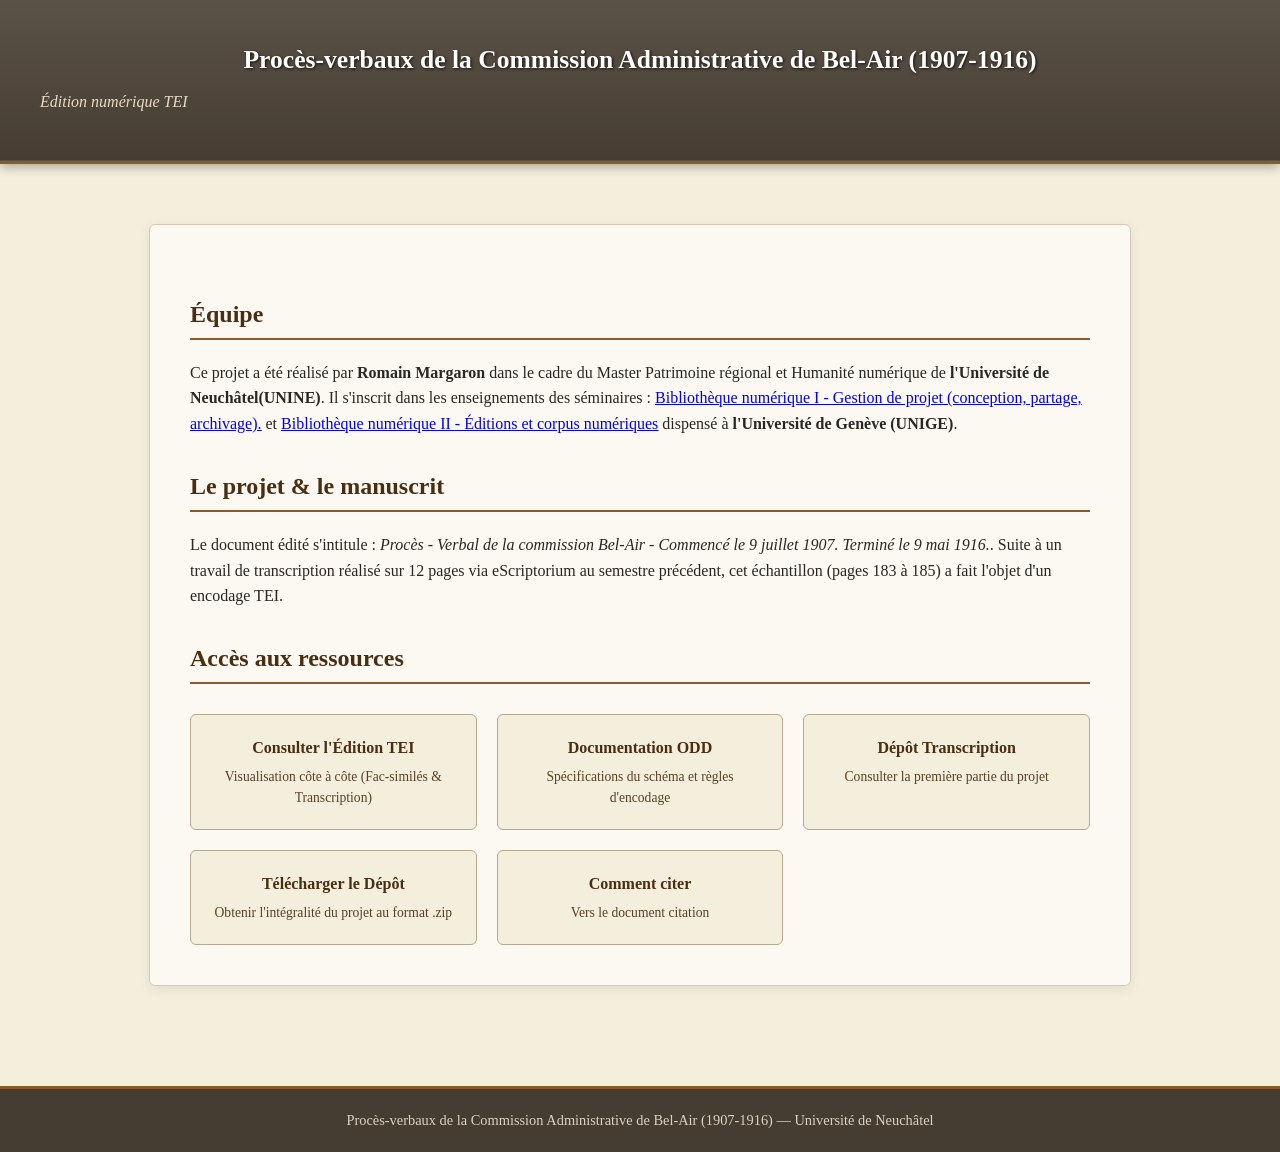
==== index.html @ d80d09a1 "correction fichier idem" ====
<!DOCTYPE html>
<html lang="fr">
    <head>
        <meta charset="UTF-8">
        <meta name="viewport" content="width=device-width, initial-scale=1.0">
        <title>Édition Numérique — Procès-verbaux de Bel-Air</title>
        <link rel="stylesheet" href="style.css">
        <style>
        
        .home-container {
            max-width: 900px;
            margin: 40px auto;
            background: #fcf9f2; 
            padding: 40px;
            border-radius: 6px;
            border: 1px solid #d8c8b0;
            box-shadow: 0 3px 12px rgba(0,0,0,0.08);
        }

        .home-container h2 {
            color: #4a2e12;
            border-bottom: 2px solid #8b5a2b;
            padding-bottom: 5px;
            margin-top: 30px;
        }

        .btn-grid {
            display: grid;
            grid-template-columns: repeat(auto-fit, minmax(250px, 1fr));
            gap: 20px;
            margin-top: 30px;
        }

        .btn-card {
            display: block;
            padding: 20px;
            background: #f4eedd;
            border: 1px solid #b8a890;
            border-radius: 6px;
            text-align: center;
            text-decoration: none;
            color: #4a2e12;
            font-weight: bold;
            transition: all 0.2s ease;
        }

        .btn-card:hover {
            background: #8b5a2b;
            color: #ffffff;
            border-color: #8b5a2b;
            transform: translateY(-2px);
            box-shadow: 0 4px 10px rgba(0,0,0,0.15);
        }

        .btn-card span {
            display: block;
            font-size: 0.85em;
            font-weight: normal;
            margin-top: 5px;
            opacity: 0.9;
        }
        </style>
    </head>
    <body>
        
       
        <header class="main-header">
            <h1>Procès-verbaux de la Commission Administrative de Bel-Air (1907-1916)</h1>
            <p style="margin-top: 8px; font-style: italic; color: #e8dcc4;">Édition numérique TEI</p>
        </header>
        
        <main>
            <div class="home-container">
                
                
                
                <h2>Équipe</h2>
                <p>
                    Ce projet a été réalisé par <strong>Romain Margaron</strong> dans le cadre du Master Patrimoine régional et Humanité numérique de <strong>l'Université de Neuchâtel(UNINE)</strong>. 
                    
                    Il s'inscrit dans les enseignements des séminaires : <a href="https://pgc.unige.ch/main/teachings/details/2025-32M7128?year=2025&amp;fac=default-value" target="_blank"><u>Bibliothèque numérique I - Gestion de projet (conception, partage, archivage).</u></a> et <a href="https://pgc.unige.ch/main/teachings/details/2025-32M7127?year=2025&amp;fac=default-value"><u>Bibliothèque numérique II - Éditions et corpus numériques</u></a> dispensé à <strong>l'Université de Genève (UNIGE)</strong>.
                </p>
                
                <h2>Le projet &amp; le manuscrit</h2>
                <p>
                    Le document édité s'intitule : <em>Procès - Verbal de la commission Bel-Air - Commencé le 9 juillet 1907. Terminé le 9 mai 1916.</em>. 
                    Suite à un travail de transcription réalisé sur 12 pages via eScriptorium au semestre précédent, cet échantillon (pages 183 à 185) a fait l'objet d'un encodage TEI.
                </p>
                
                <h2>Accès aux ressources</h2>
                <div class="btn-grid">
                    
                    <a href="edition.html" class="btn-card" target="_blank">
                        Consulter l'Édition TEI
                        <span>Visualisation côte à côte (Fac-similés &amp; Transcription)</span>
                    </a>
                    
                    
                    <a href="ODD_documentation/Transcription_Bel_Air_1907-1916_p183-185.html" class="btn-card" target="_blank">
                        Documentation ODD
                        <span>Spécifications du schéma et règles d'encodage</span>
                    </a>
                    
                    
                    <a href="https://github.com/mroylem/transcription_Bel-Air" target="_blank" class="btn-card">
                        Dépôt Transcription
                        <span>Consulter la première partie du projet</span>
                    </a>
                    
                    
                    <a href="https://github.com/mroylem/edition_tei_Bel-Air.io/archive/refs/heads/main.zip" class="btn-card">
                        Télécharger le Dépôt
                        <span>Obtenir l'intégralité du projet au format .zip</span>
                    </a>
                    
                    <a href="https://github.com/mroylem/edition_tei_Bel-Air.io/blob/main/CITATION.cff" class="btn-card" target="_blank">
                        Comment citer
                        <span>Vers le document citation</span>
                    </a>
                    
                </div>
            </div>
        </main>
        
        
        <footer>
            Procès-verbaux de la Commission Administrative de Bel-Air (1907-1916) — Université de Neuchâtel
        </footer>
        
    </body>
</html>
---- style.css ----
body {
    font-family: 'Georgia', 'Times New Roman', serif;
    background-color: #f4eedd; 
    color: #2b2523;
    margin: 0;
    padding: 0;
    line-height: 1.6;
}


.main-header {
    position: relative;
    background: linear-gradient(rgba(40, 30, 20, 0.75), rgba(40, 30, 20, 0.85)), 
                url('Transcription_Bel_Air_1907-1916_p183-185/P189-194_PV_comm_admin_Bel-Air_1907-1916.pdf_page_1.png');
    background-size: cover;
    background-position: center 25%;
    color: #f4eedd;
    padding: 30px 40px;
    border-bottom: 3px solid #8b5a2b;
    box-shadow: 0 3px 10px rgba(0,0,0,0.3);
}

.nav-back {
    text-align: left;
    margin-bottom: 10px;
}

.nav-back a {
    text-decoration: none;
    font-weight: bold;
    color: #f4eedd;
    border: 1px solid #f4eedd;
    padding: 5px 12px;
    border-radius: 4px;
    background: rgba(0, 0, 0, 0.3);
    transition: background 0.2s;
}

.nav-back a:hover {
    background: rgba(255, 255, 255, 0.2);
}

.main-header h1 {
    text-align: center;
    font-size: 1.6em;
    color: #ffffff;
    margin: 10px 0 0 0;
    border-bottom: none;
    text-shadow: 1px 1px 3px rgba(0,0,0,0.8);
}

footer {
    background: linear-gradient(rgba(40, 30, 20, 0.85), rgba(40, 30, 20, 0.85)), 
                url('Transcription_Bel_Air_1907-1916_p183-185/P189-194_PV_comm_admin_Bel-Air_1907-1916.pdf_page_2.png');
    background-size: cover;
    background-position: center;
    color: #dcd0c0;
    text-align: center;
    padding: 20px;
    margin-top: 40px;
    border-top: 3px solid #8b5a2b;
    font-size: 0.9em;
}

main {
    padding: 20px 40px;
}



.page-container {
    display: flex;
    flex-direction: row;
    align-items: flex-start;
    gap: 30px;
    background: #fcf9f2; 
    padding: 25px;
    margin-bottom: 40px;
    box-shadow: 0 2px 10px rgba(0, 0, 0, 0.12);
    border: 1px solid #d8c8b0;
    border-radius: 4px;
}

.facsimile {
    flex: 0 0 35%;
    position: sticky;
    top: 20px;
}

.page-number {
    font-weight: bold;
    font-size: 0.9em;
    color: #7a5c43;
    margin-bottom: 8px;
    text-transform: uppercase;
    letter-spacing: 1px;
}

.facsimile img {
    width: 100%;
    max-height: 80vh;
    object-fit: contain;
    border: 1px solid #b8a890;
    box-shadow: 0 2px 8px rgba(0,0,0,0.15);
}

.transcription {
    flex: 1;
    padding-left: 10px;
}


.session-title {
    font-size: 1.2em;
    font-weight: bold;
    color: #4a2e12;
    margin-top: 15px;
    margin-bottom: 15px;
    margin-left: 150px; 
    text-decoration: underline;
}

.para {
    position: relative;
    margin-top: 10px;
    margin-bottom: 15px;
    padding-left: 150px; 
    min-height: 35px;
}

.para::before {
    content: "";
    position: absolute;
    left: 135px; 
    top: -8px;
    bottom: -8px;
    border-left: 1px solid #c8a0a0; 
}

.margin-left {
    position: absolute;
    left: 0; /* Conservé */
    top: 0;
    width: 120px; /* Conservé */
    font-weight: bold;
    text-decoration: underline;
    color: #3b1e08;
    font-size: 0.9em;
    line-height: 1.3;
}



hr.horizontal-rule {
    border: 0;
    border-top: 1px solid #8b5a2b;
    margin: 20px 0 20px 150px; 
}

hr.double-line {
    border: 0;
    border-top: 3px double #8b5a2b;
    margin: 25px 0;
    width: 100%;
}

.closer {
    margin-top: 25px;
    margin-left: 150px; 
    text-align: right;
    font-style: italic;
    color: #4a2e12;
}

table.calcul {
    margin-left: 0; 
    margin-top: 0;
    margin-bottom: 10px;
    border-collapse: collapse;
}

table.calcul td {
    padding: 2px 10px;
}

tr.total-line {
    border-top: 1px solid #3b1e08;
}
}
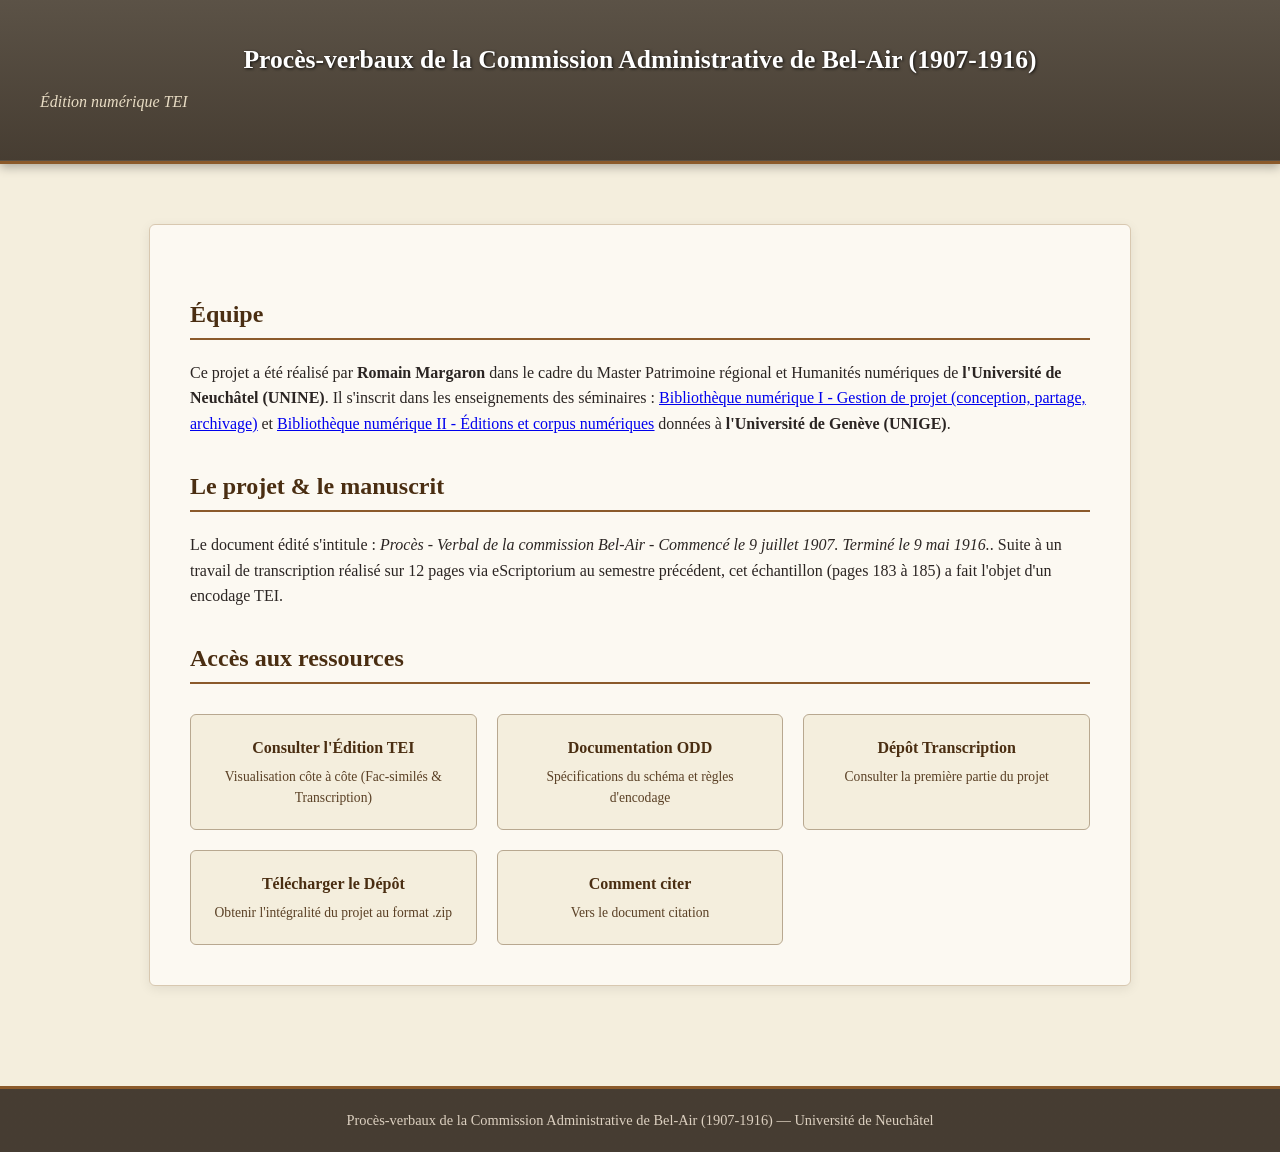
==== commit 2b146adb: "corrections" ====
--- a/index.html
+++ b/index.html
@@ -76,9 +76,9 @@
                 
                 <h2>Équipe</h2>
                 <p>
-                    Ce projet a été réalisé par <strong>Romain Margaron</strong> dans le cadre du Master Patrimoine régional et Humanité numérique de <strong>l'Université de Neuchâtel(UNINE)</strong>. 
+                    Ce projet a été réalisé par <strong>Romain Margaron</strong> dans le cadre du Master Patrimoine régional et Humanités numériques de <strong>l'Université de Neuchâtel (UNINE)</strong>. 
                     
-                    Il s'inscrit dans les enseignements des séminaires : <a href="https://pgc.unige.ch/main/teachings/details/2025-32M7128?year=2025&amp;fac=default-value" target="_blank"><u>Bibliothèque numérique I - Gestion de projet (conception, partage, archivage).</u></a> et <a href="https://pgc.unige.ch/main/teachings/details/2025-32M7127?year=2025&amp;fac=default-value"><u>Bibliothèque numérique II - Éditions et corpus numériques</u></a> dispensé à <strong>l'Université de Genève (UNIGE)</strong>.
+                    Il s'inscrit dans les enseignements des séminaires : <a href="https://pgc.unige.ch/main/teachings/details/2025-32M7128?year=2025&amp;fac=default-value" target="_blank"><u>Bibliothèque numérique I - Gestion de projet (conception, partage, archivage)</u></a> et <a href="https://pgc.unige.ch/main/teachings/details/2025-32M7127?year=2025&amp;fac=default-value"><u>Bibliothèque numérique II - Éditions et corpus numériques</u></a> données à <strong>l'Université de Genève (UNIGE)</strong>.
                 </p>
                 
                 <h2>Le projet &amp; le manuscrit</h2>
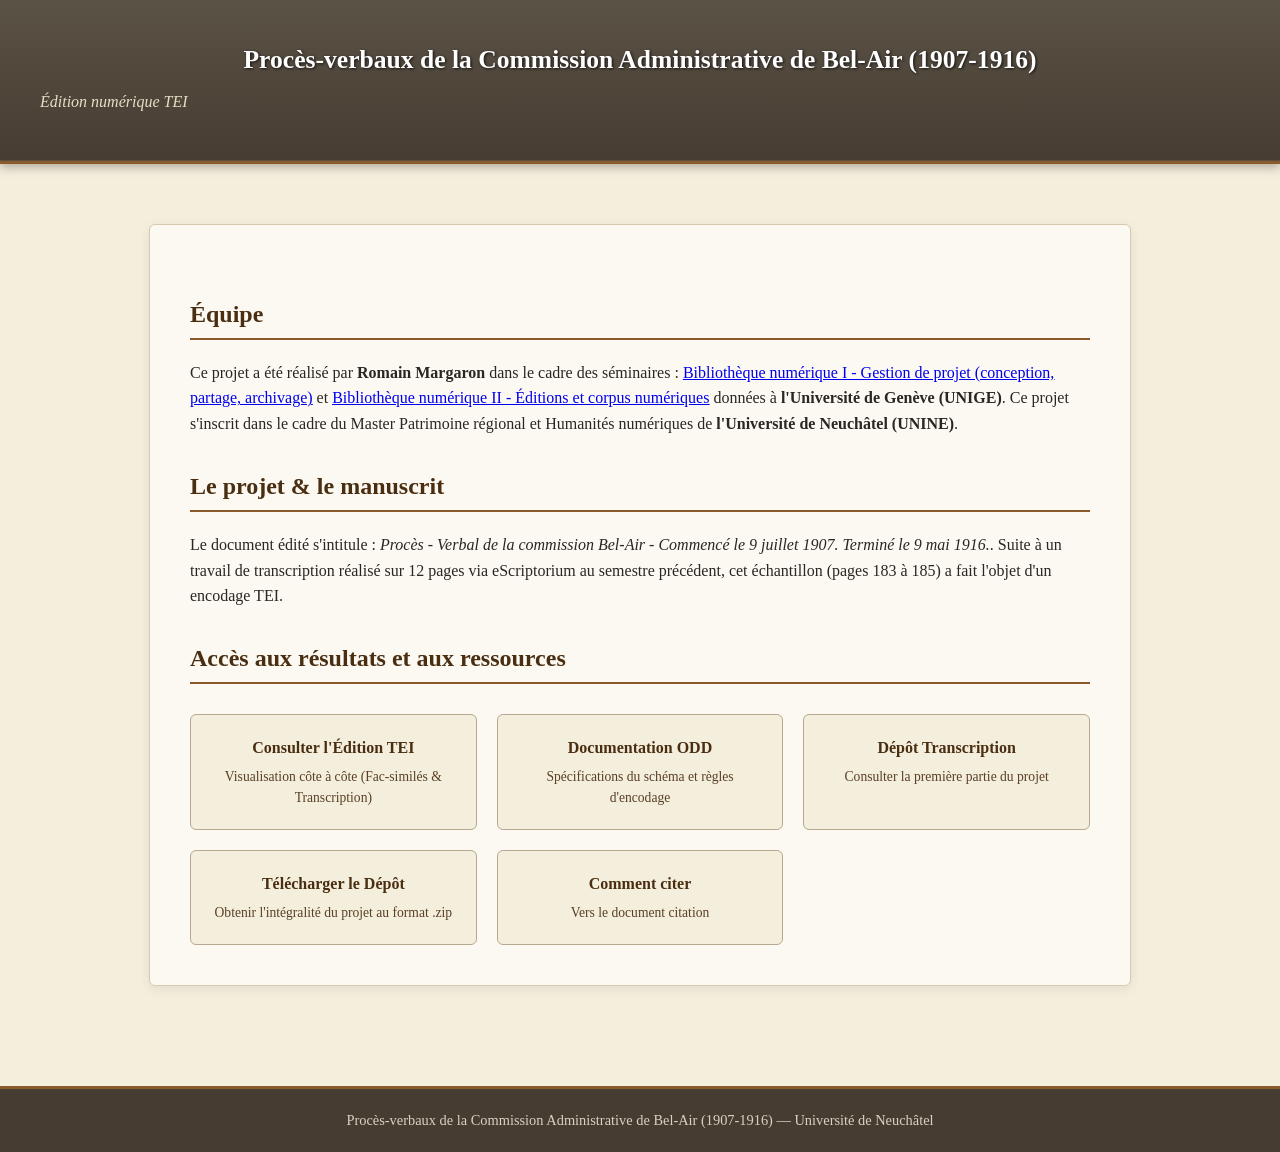
==== commit 6fa8129a: "corrections" ====
--- a/index.html
+++ b/index.html
@@ -76,9 +76,9 @@
                 
                 <h2>Équipe</h2>
                 <p>
-                    Ce projet a été réalisé par <strong>Romain Margaron</strong> dans le cadre du Master Patrimoine régional et Humanités numériques de <strong>l'Université de Neuchâtel (UNINE)</strong>. 
-                    
-                    Il s'inscrit dans les enseignements des séminaires : <a href="https://pgc.unige.ch/main/teachings/details/2025-32M7128?year=2025&amp;fac=default-value" target="_blank"><u>Bibliothèque numérique I - Gestion de projet (conception, partage, archivage)</u></a> et <a href="https://pgc.unige.ch/main/teachings/details/2025-32M7127?year=2025&amp;fac=default-value"><u>Bibliothèque numérique II - Éditions et corpus numériques</u></a> données à <strong>l'Université de Genève (UNIGE)</strong>.
+                    Ce projet a été réalisé par <strong>Romain Margaron</strong> dans le cadre des séminaires :
+                    <a href="https://pgc.unige.ch/main/teachings/details/2025-32M7128?year=2025&amp;fac=default-value" target="_blank"><u>Bibliothèque numérique I - Gestion de projet (conception, partage, archivage)</u></a> et <a href="https://pgc.unige.ch/main/teachings/details/2025-32M7127?year=2025&amp;fac=default-value"><u>Bibliothèque numérique II - Éditions et corpus numériques</u></a> données à <strong>l'Université de Genève (UNIGE)</strong>.
+                    Ce projet s'inscrit dans le cadre du Master Patrimoine régional et Humanités numériques de <strong>l'Université de Neuchâtel (UNINE)</strong>. 
                 </p>
                 
                 <h2>Le projet &amp; le manuscrit</h2>
@@ -87,7 +87,7 @@
                     Suite à un travail de transcription réalisé sur 12 pages via eScriptorium au semestre précédent, cet échantillon (pages 183 à 185) a fait l'objet d'un encodage TEI.
                 </p>
                 
-                <h2>Accès aux ressources</h2>
+                <h2>Accès aux résultats et aux ressources</h2>
                 <div class="btn-grid">
                     
                     <a href="edition.html" class="btn-card" target="_blank">
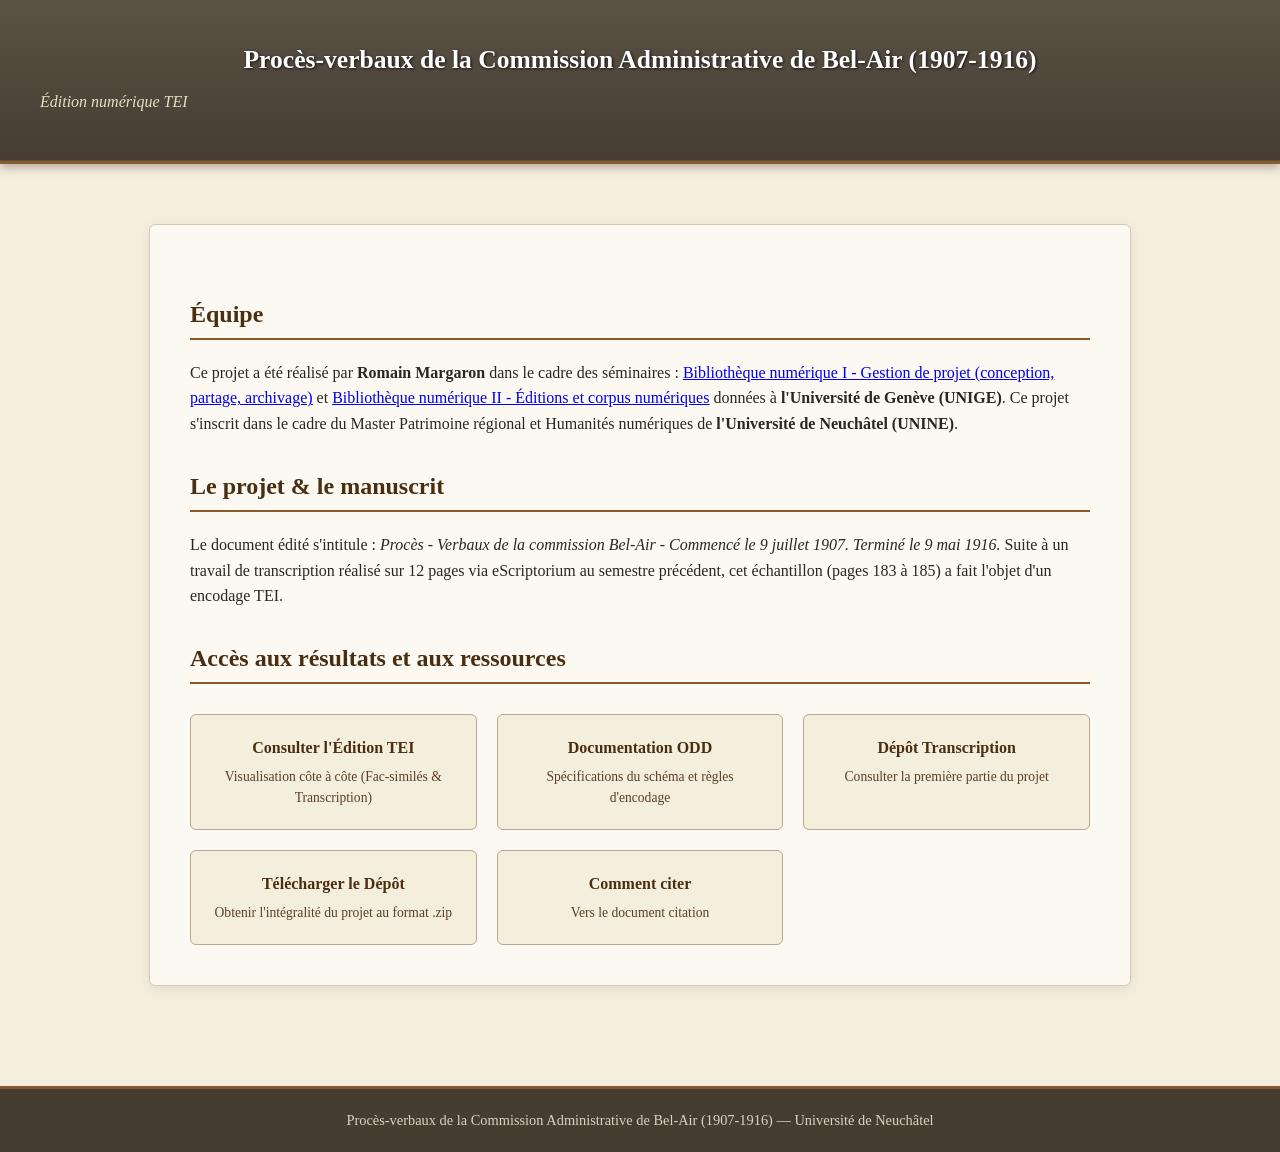
==== commit e4f928c7: "correction" ====
--- a/index.html
+++ b/index.html
@@ -83,7 +83,7 @@
                 
                 <h2>Le projet &amp; le manuscrit</h2>
                 <p>
-                    Le document édité s'intitule : <em>Procès - Verbal de la commission Bel-Air - Commencé le 9 juillet 1907. Terminé le 9 mai 1916.</em>. 
+                    Le document édité s'intitule : <em>Procès - Verbaux de la commission Bel-Air - Commencé le 9 juillet 1907. Terminé le 9 mai 1916.</em> 
                     Suite à un travail de transcription réalisé sur 12 pages via eScriptorium au semestre précédent, cet échantillon (pages 183 à 185) a fait l'objet d'un encodage TEI.
                 </p>
                 
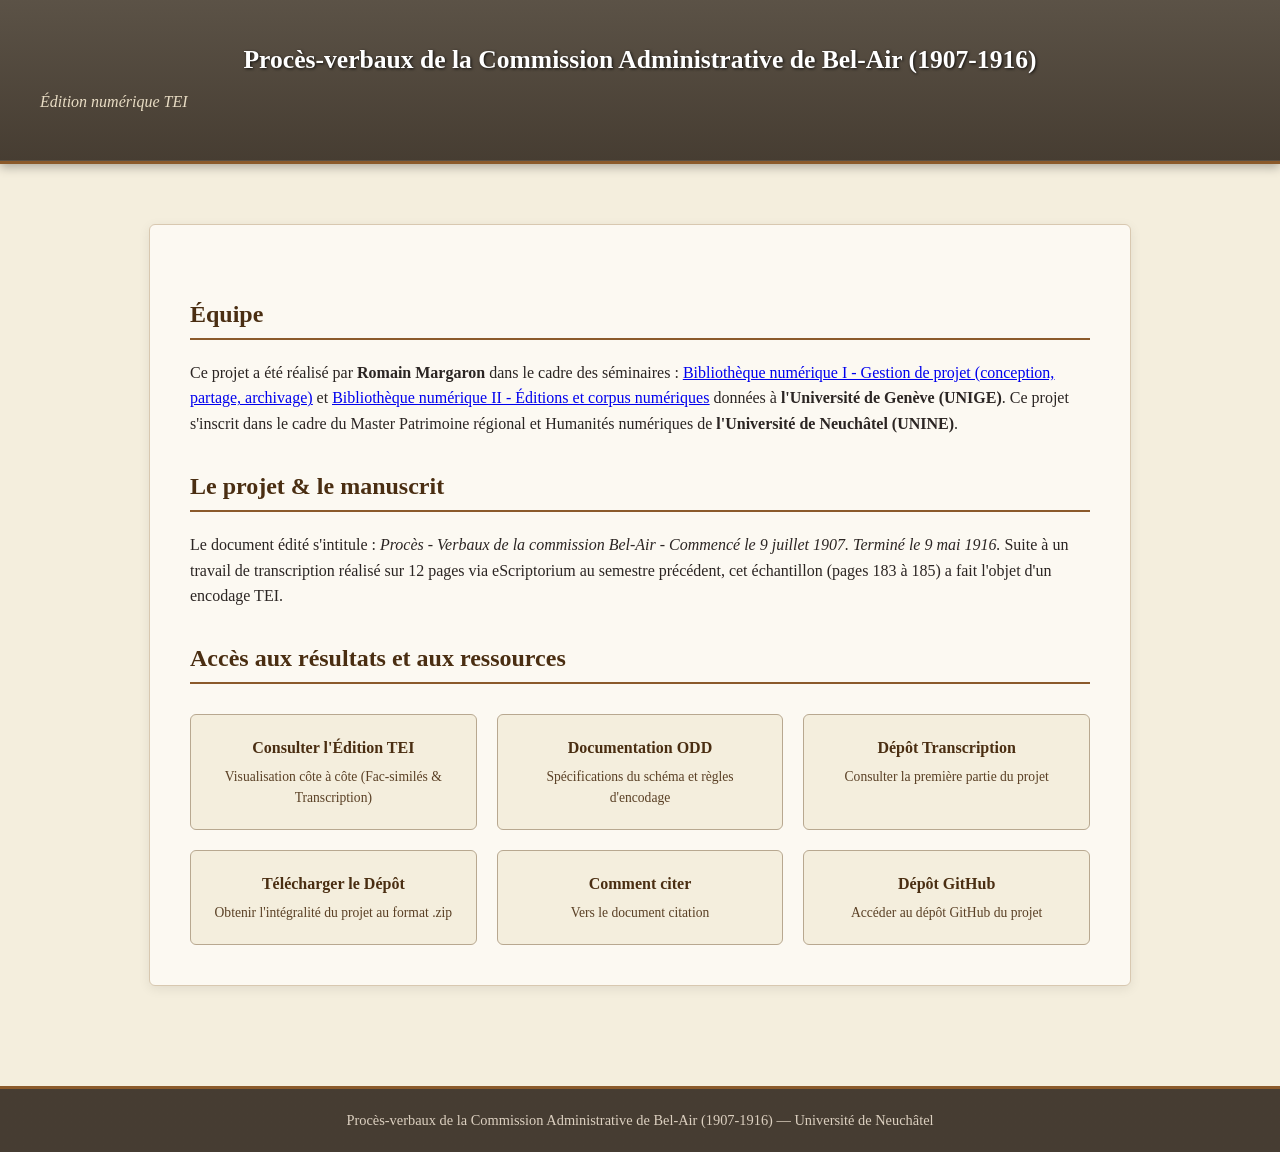
==== commit 6d5663cb: "ajout bouton dépot" ====
--- a/index.html
+++ b/index.html
@@ -117,7 +117,10 @@
                         Comment citer
                         <span>Vers le document citation</span>
                     </a>
-                    
+                    <a href="https://github.com/mroylem/edition_tei_Bel-Air.io" class="btn-card" target="_blank">
+                        Dépôt GitHub
+                        <span>Accéder au dépôt GitHub du projet</span>
+                    </a>
                 </div>
             </div>
         </main>
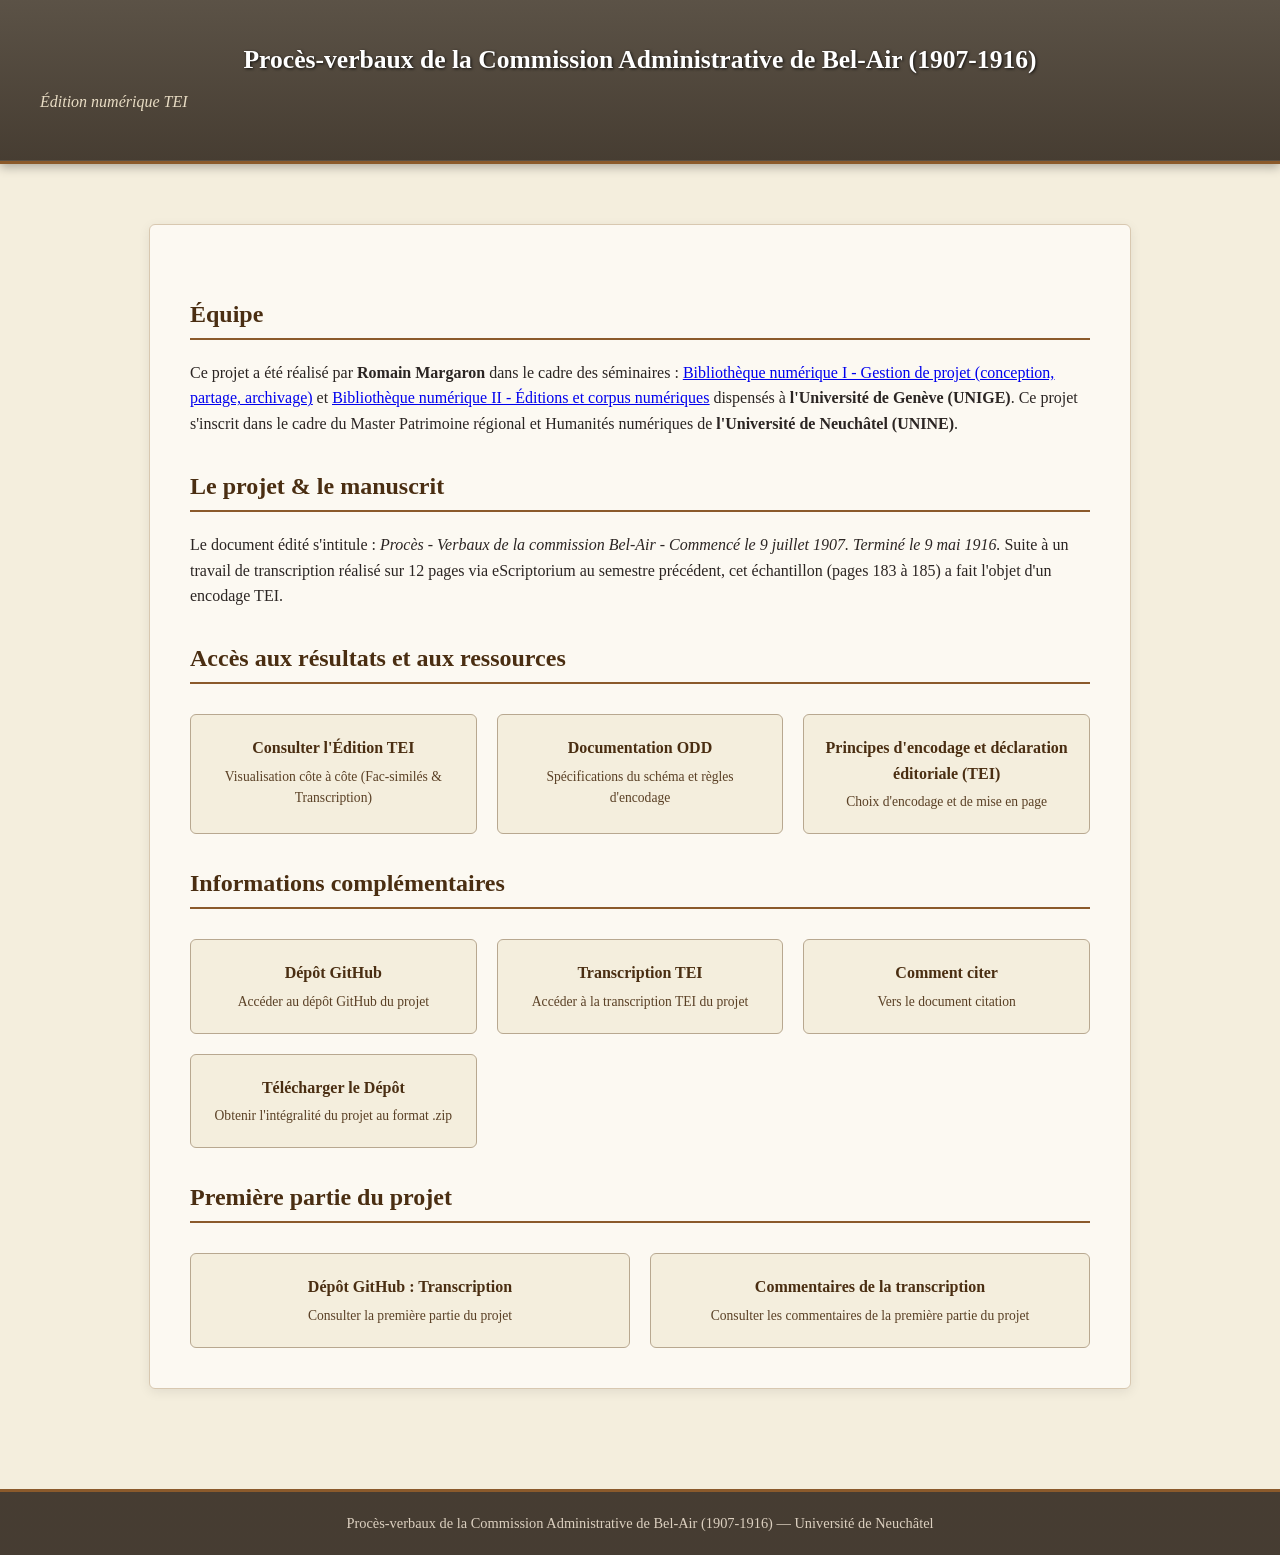
==== commit 445eff33: "modificaitons et ajouts d'éléments" ====
--- a/index.html
+++ b/index.html
@@ -71,13 +71,10 @@
         
         <main>
             <div class="home-container">
-                
-                
-                
                 <h2>Équipe</h2>
                 <p>
                     Ce projet a été réalisé par <strong>Romain Margaron</strong> dans le cadre des séminaires :
-                    <a href="https://pgc.unige.ch/main/teachings/details/2025-32M7128?year=2025&amp;fac=default-value" target="_blank"><u>Bibliothèque numérique I - Gestion de projet (conception, partage, archivage)</u></a> et <a href="https://pgc.unige.ch/main/teachings/details/2025-32M7127?year=2025&amp;fac=default-value"><u>Bibliothèque numérique II - Éditions et corpus numériques</u></a> données à <strong>l'Université de Genève (UNIGE)</strong>.
+                    <a href="https://pgc.unige.ch/main/teachings/details/2025-32M7128?year=2025&amp;fac=default-value" target="_blank"><u>Bibliothèque numérique I - Gestion de projet (conception, partage, archivage)</u></a> et <a href="https://pgc.unige.ch/main/teachings/details/2025-32M7127?year=2025&amp;fac=default-value" target="_blank"><u>Bibliothèque numérique II - Éditions et corpus numériques</u></a> dispensés à <strong>l'Université de Genève (UNIGE)</strong>.
                     Ce projet s'inscrit dans le cadre du Master Patrimoine régional et Humanités numériques de <strong>l'Université de Neuchâtel (UNINE)</strong>. 
                 </p>
                 
@@ -95,36 +92,56 @@
                         <span>Visualisation côte à côte (Fac-similés &amp; Transcription)</span>
                     </a>
                     
-                    
                     <a href="ODD_documentation/Transcription_Bel_Air_1907-1916_p183-185.html" class="btn-card" target="_blank">
                         Documentation ODD
                         <span>Spécifications du schéma et règles d'encodage</span>
+                    </a>                    
+                    
+                    <a href="https://github.com/mroylem/edition_tei_Bel-Air.io/blob/main/principes_editoriaux.md" class="btn-card" target="_blank">
+                        Principes d'encodage et déclaration éditoriale (TEI)
+                        <span>Choix d'encodage et de mise en page</span>
                     </a>
-                    
-                    
-                    <a href="https://github.com/mroylem/transcription_Bel-Air" target="_blank" class="btn-card">
-                        Dépôt Transcription
-                        <span>Consulter la première partie du projet</span>
+                </div>
+
+                <h2>Informations complémentaires</h2>
+                <div class="btn-grid">
+
+                    <a href="https://github.com/mroylem/edition_tei_Bel-Air.io" class="btn-card" target="_blank">
+                        Dépôt GitHub
+                        <span>Accéder au dépôt GitHub du projet</span>
+                    </a>   
+
+                    <a href="https://github.com/mroylem/edition_tei_Bel-Air.io/tree/main/Transcription_Bel_Air_1907-1916_p183-185" class="btn-card" target="_blank">
+                        Transcription TEI
+                        <span>Accéder à la transcription TEI du projet</span>
                     </a>
-                    
-                    
+
+                    <a href="https://github.com/mroylem/edition_tei_Bel-Air.io/blob/main/CITATION.cff" class="btn-card" target="_blank">
+                        Comment citer
+                        <span>Vers le document citation</span>
+                    </a>
+
                     <a href="https://github.com/mroylem/edition_tei_Bel-Air.io/archive/refs/heads/main.zip" class="btn-card">
                         Télécharger le Dépôt
                         <span>Obtenir l'intégralité du projet au format .zip</span>
                     </a>
-                    
-                    <a href="https://github.com/mroylem/edition_tei_Bel-Air.io/blob/main/CITATION.cff" class="btn-card" target="_blank">
-                        Comment citer
-                        <span>Vers le document citation</span>
+                </div>
+
+                <h2>Première partie du projet</h2>
+                <div class="btn-grid">
+
+                    <a href="https://github.com/mroylem/transcription_Bel-Air" target="_blank" class="btn-card">
+                        Dépôt GitHub : Transcription
+                        <span>Consulter la première partie du projet</span>
                     </a>
-                    <a href="https://github.com/mroylem/edition_tei_Bel-Air.io" class="btn-card" target="_blank">
-                        Dépôt GitHub
-                        <span>Accéder au dépôt GitHub du projet</span>
-                    </a>
+
+                    <a href="https://github.com/mroylem/transcription_Bel-Air/blob/main/Commentaires%20de%20la%20transcription.md" target="_blank" class="btn-card">
+                        Commentaires de la transcription
+                        <span>Consulter les commentaires de la première partie du projet</span>
+                    </a>  
                 </div>
             </div>
         </main>
-        
         
         <footer>
             Procès-verbaux de la Commission Administrative de Bel-Air (1907-1916) — Université de Neuchâtel
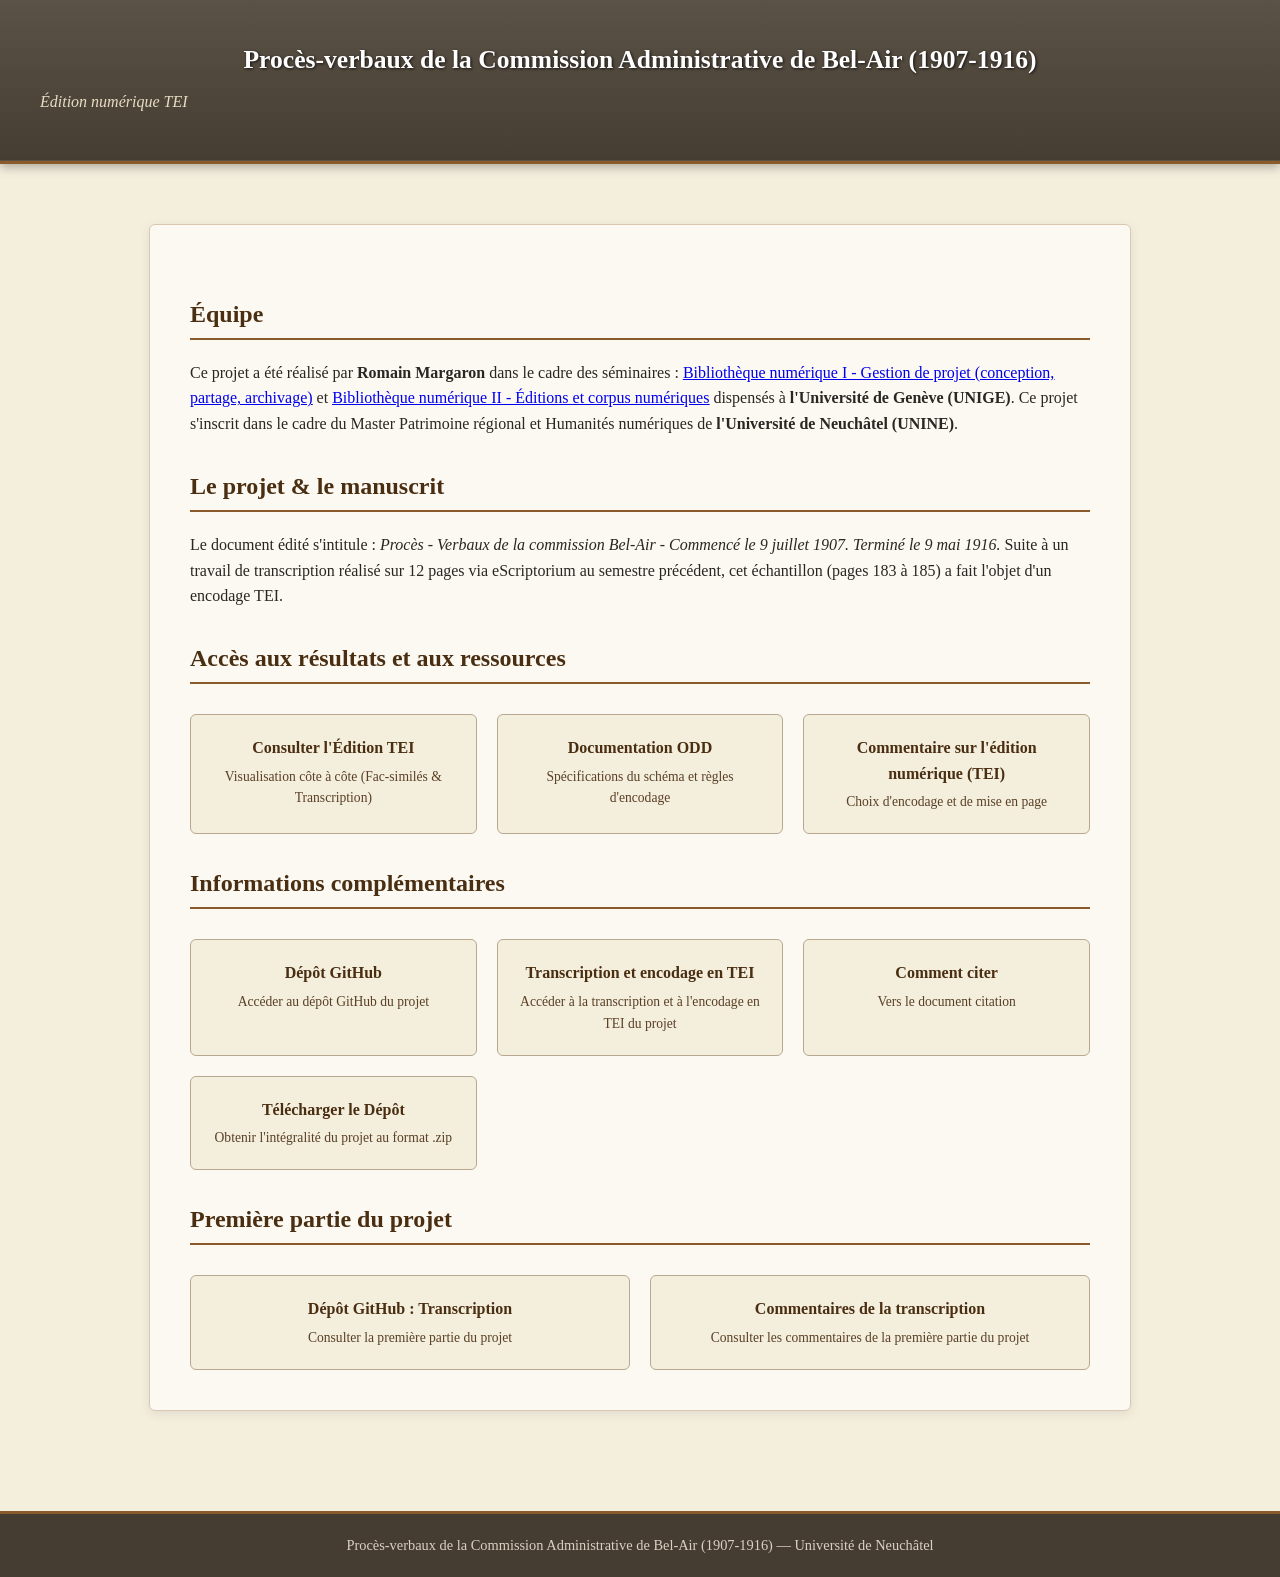
==== commit 6ce691c3: "corrections et modifications" ====
--- a/index.html
+++ b/index.html
@@ -97,8 +97,8 @@
                         <span>Spécifications du schéma et règles d'encodage</span>
                     </a>                    
                     
-                    <a href="https://github.com/mroylem/edition_tei_Bel-Air.io/blob/main/principes_editoriaux.md" class="btn-card" target="_blank">
-                        Principes d'encodage et déclaration éditoriale (TEI)
+                    <a href="https://github.com/mroylem/edition_tei_Bel-Air.io/blob/main/commentaire_edition_numerique.md" class="btn-card" target="_blank">
+                        Commentaire sur l'édition numérique (TEI)
                         <span>Choix d'encodage et de mise en page</span>
                     </a>
                 </div>
@@ -112,8 +112,8 @@
                     </a>   
 
                     <a href="https://github.com/mroylem/edition_tei_Bel-Air.io/tree/main/Transcription_Bel_Air_1907-1916_p183-185" class="btn-card" target="_blank">
-                        Transcription TEI
-                        <span>Accéder à la transcription TEI du projet</span>
+                        Transcription et encodage en TEI
+                        <span>Accéder à la transcription et à l'encodage en TEI du projet</span>
                     </a>
 
                     <a href="https://github.com/mroylem/edition_tei_Bel-Air.io/blob/main/CITATION.cff" class="btn-card" target="_blank">
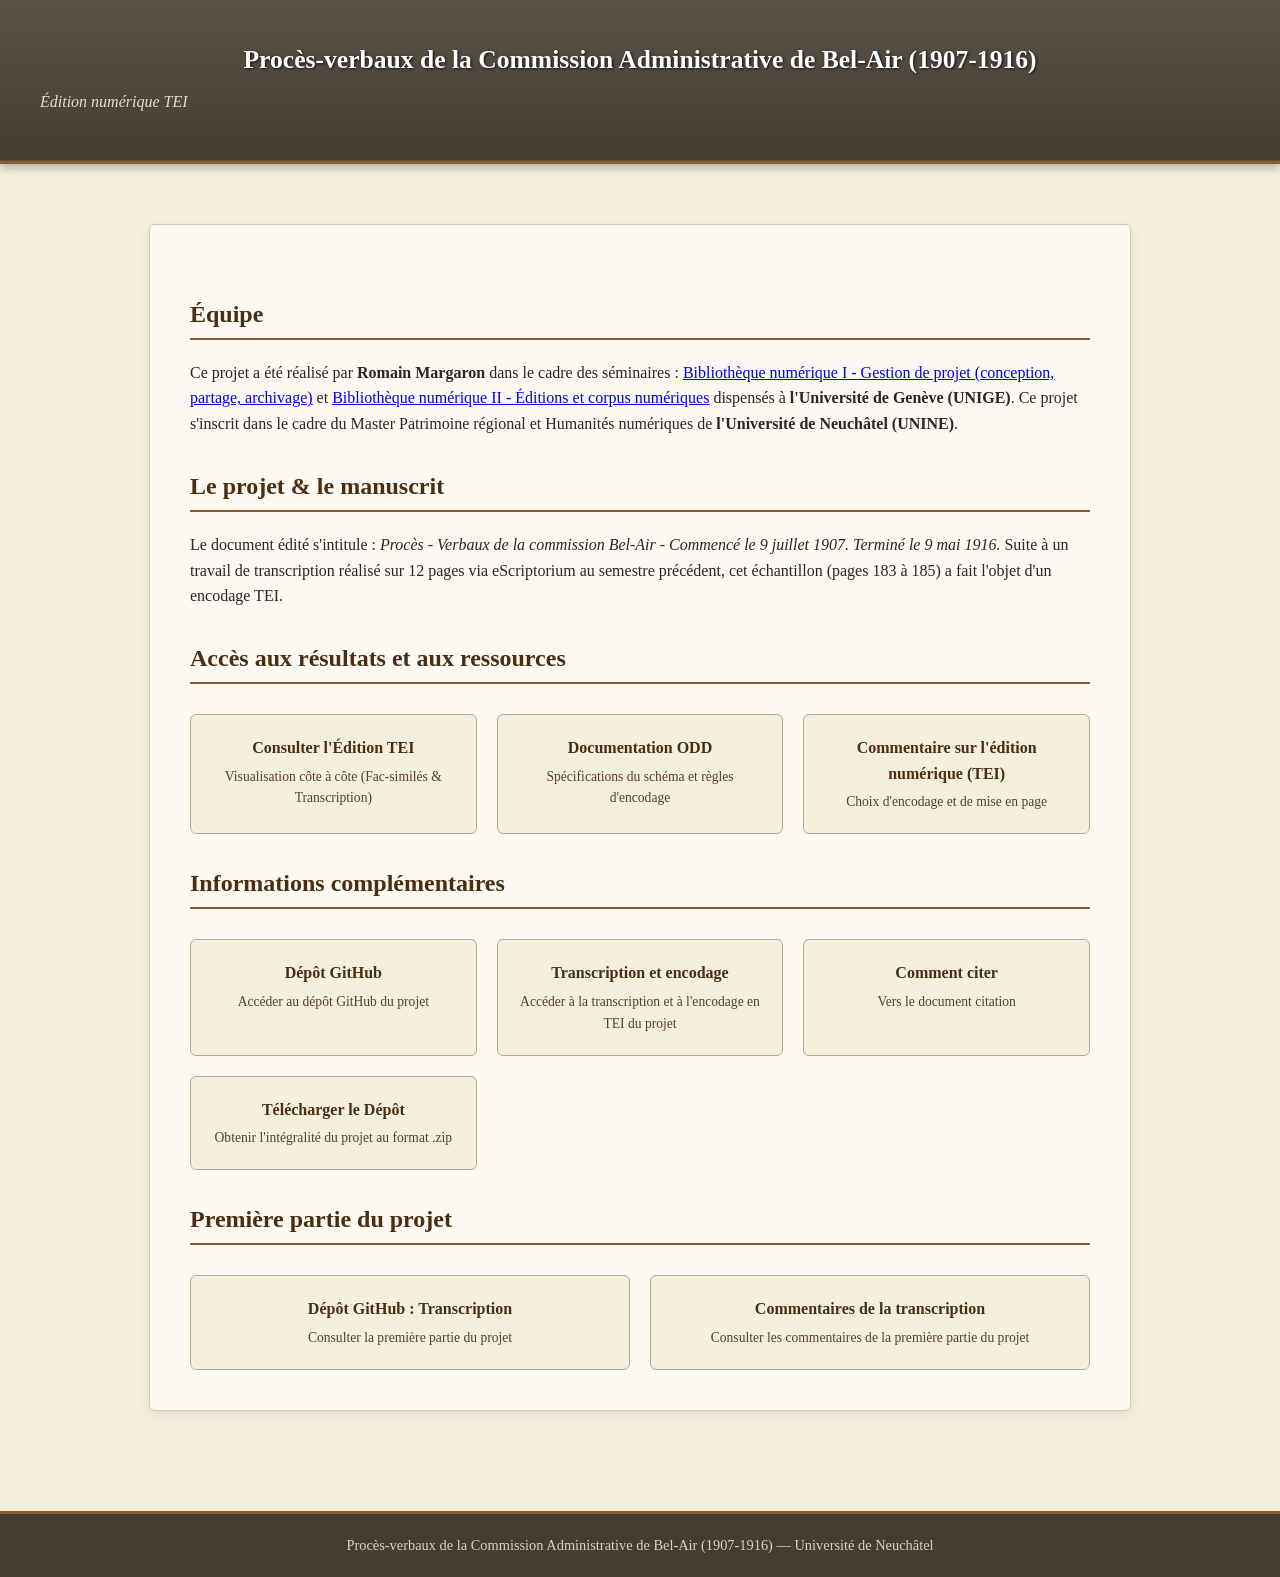
==== commit ba53405e: "menu change" ====
--- a/index.html
+++ b/index.html
@@ -112,7 +112,7 @@
                     </a>   
 
                     <a href="https://github.com/mroylem/edition_tei_Bel-Air.io/tree/main/Transcription_Bel_Air_1907-1916_p183-185" class="btn-card" target="_blank">
-                        Transcription et encodage en TEI
+                        Transcription et encodage
                         <span>Accéder à la transcription et à l'encodage en TEI du projet</span>
                     </a>
 
